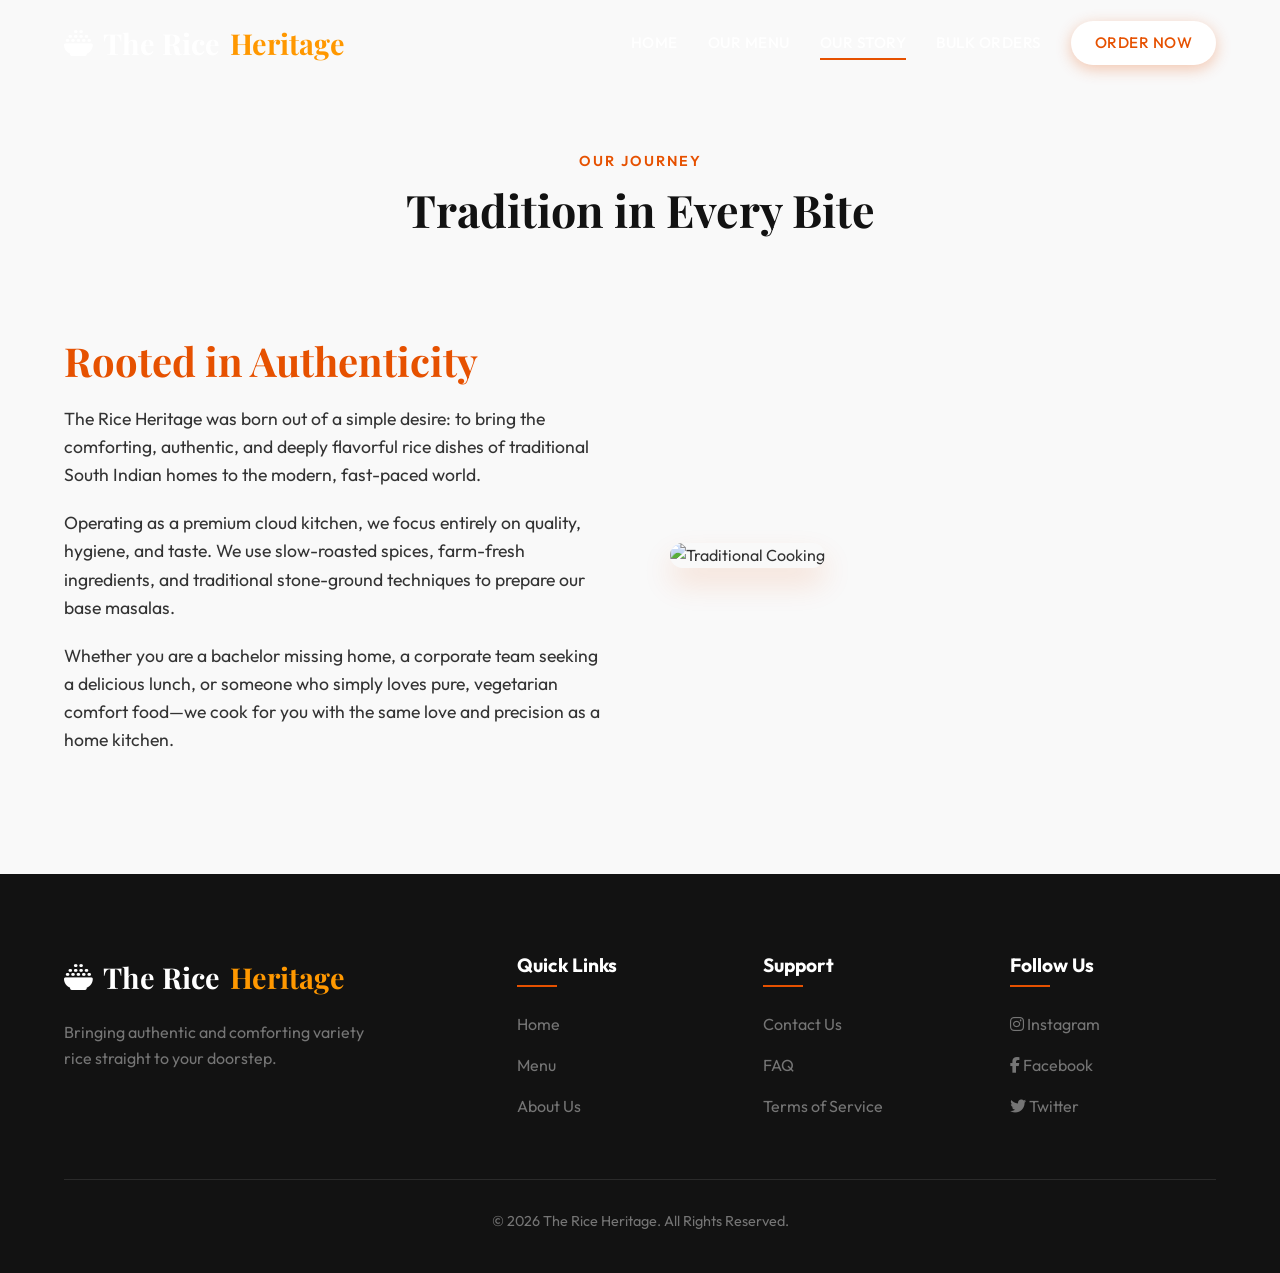
==== VarietyRice/about.html @ 0c96a44a "first commit" ====
<!DOCTYPE html>
<html lang="en">
<head>
  <meta charset="UTF-8">
  <meta name="viewport" content="width=device-width, initial-scale=1.0">
  <title>Our Story | The Rice Heritage</title>
  <link rel="stylesheet" href="styles.css">
  <link rel="stylesheet" href="https://cdnjs.cloudflare.com/ajax/libs/font-awesome/6.4.0/css/all.min.css">
  <style>
    .about-header {
      padding: 150px 5% 50px;
      text-align: center;
      background: var(--light-bg);
    }
    .about-content {
      display: grid;
      grid-template-columns: 1fr 1fr;
      gap: 60px;
      padding: 50px 5% 100px;
      align-items: center;
    }
    .about-text h2 {
      font-size: 2.5rem;
      margin-bottom: 20px;
      color: var(--primary-color);
    }
    .about-text p {
      font-size: 1.1rem;
      color: var(--text-main);
      margin-bottom: 20px;
    }
    .about-image {
      width: 100%;
      border-radius: 20px;
      box-shadow: var(--shadow-lg);
    }
    @media (max-width: 768px) {
      .about-content {
        grid-template-columns: 1fr;
      }
    }
  </style>
</head>
<body>

  <!-- Header -->
  <header class="scrolled">
    <a href="index.html" class="logo"><i class="fa-solid fa-bowl-rice"></i> The Rice <span>Heritage</span></a>
    
    <button class="mobile-menu-btn">
      <i class="fa-solid fa-bars"></i>
    </button>

    <nav class="nav-links">
      <a href="index.html">Home</a>
      <a href="menu.html">Our Menu</a>
      <a href="about.html" class="active">Our Story</a>
      <a href="contact.html">Bulk Orders</a>
      <a href="contact.html" class="btn btn-primary nav-btn">Order Now</a>
    </nav>
  </header>

  <!-- About Header -->
  <section class="about-header">
    <span class="section-subtitle animate-up">Our Journey</span>
    <h1 class="section-title animate-up delay-1">Tradition in Every Bite</h1>
  </section>

  <!-- About Content -->
  <section class="about-content">
    <div class="about-text reveal delay-1">
      <h2>Rooted in Authenticity</h2>
      <p>The Rice Heritage was born out of a simple desire: to bring the comforting, authentic, and deeply flavorful rice dishes of traditional South Indian homes to the modern, fast-paced world.</p>
      <p>Operating as a premium cloud kitchen, we focus entirely on quality, hygiene, and taste. We use slow-roasted spices, farm-fresh ingredients, and traditional stone-ground techniques to prepare our base masalas.</p>
      <p>Whether you are a bachelor missing home, a corporate team seeking a delicious lunch, or someone who simply loves pure, vegetarian comfort food—we cook for you with the same love and precision as a home kitchen.</p>
    </div>
    <div class="reveal delay-2">
      <!-- Reusing hero image for context, or could be a kitchen shot -->
      <img src="file:///C:/Users/jeein/.gemini/antigravity/brain/d72fa2c3-065e-4936-9f61-3ec3bd0325a1/variety_rice_hero_1773127442870.png" alt="Traditional Cooking" class="about-image">
    </div>
  </section>

  <!-- Footer -->
  <footer>
    <div class="footer-grid">
      <div class="footer-brand">
        <a href="index.html" class="logo"><i class="fa-solid fa-bowl-rice"></i> The Rice <span>Heritage</span></a>
        <p>Bringing authentic and comforting variety rice straight to your doorstep.</p>
      </div>
      <div class="footer-col">
        <h4>Quick Links</h4>
        <ul>
          <li><a href="index.html">Home</a></li>
          <li><a href="menu.html">Menu</a></li>
          <li><a href="about.html">About Us</a></li>
        </ul>
      </div>
      <div class="footer-col">
        <h4>Support</h4>
        <ul>
          <li><a href="contact.html">Contact Us</a></li>
          <li><a href="#">FAQ</a></li>
          <li><a href="#">Terms of Service</a></li>
        </ul>
      </div>
      <div class="footer-col">
        <h4>Follow Us</h4>
        <ul>
          <li><a href="#"><i class="fa-brands fa-instagram"></i> Instagram</a></li>
          <li><a href="#"><i class="fa-brands fa-facebook-f"></i> Facebook</a></li>
          <li><a href="#"><i class="fa-brands fa-twitter"></i> Twitter</a></li>
        </ul>
      </div>
    </div>
    <div class="footer-bottom">
      <p>&copy; 2026 The Rice Heritage. All Rights Reserved.</p>
    </div>
  </footer>

  <script src="script.js"></script>
</body>
</html>
---- VarietyRice/styles.css ----
@import url('https://fonts.googleapis.com/css2?family=Outfit:wght@300;400;500;600;700&family=Playfair+Display:ital,wght@0,600;0,700;1,600&display=swap');

:root {
  --primary-color: #E65100; /* Deep Saffron/Orange */
  --primary-light: #FF9800; /* Bright Orange */
  --secondary-color: #FBC02D; /* Turmeric Yellow */
  --accent-green: #2E7D32; /* Coriander/Curry Leaf Green */
  --dark-bg: #121212;
  --dark-surface: #1E1E1E;
  --light-bg: #F9F9F9;
  --white: #FFFFFF;
  --text-main: #333333;
  --text-light: #757575;
  --text-inverse: #FFFFFF;
  --gold: #D4AF37;
  
  --font-sans: 'Outfit', sans-serif;
  --font-serif: 'Playfair Display', serif;
  
  --transition: all 0.3s cubic-bezier(0.25, 0.8, 0.25, 1);
  --shadow-sm: 0 4px 6px rgba(0,0,0,0.05);
  --shadow-md: 0 10px 20px rgba(0,0,0,0.08);
  --shadow-lg: 0 15px 30px rgba(230, 81, 0, 0.15);
}

* {
  margin: 0;
  padding: 0;
  box-sizing: border-box;
}

body {
  font-family: var(--font-sans);
  color: var(--text-main);
  background-color: var(--light-bg);
  line-height: 1.6;
  overflow-x: hidden;
}

h1, h2, h3, h4, h5, h6 {
  font-family: var(--font-serif);
  color: var(--dark-bg);
  line-height: 1.2;
}

a {
  text-decoration: none;
  color: inherit;
}

ul {
  list-style: none;
}

/* Typography Utilities */
.text-primary { color: var(--primary-color); }
.text-gold { color: var(--gold); }
.text-center { text-align: center; }

/* Buttons */
.btn {
  display: inline-block;
  padding: 14px 32px;
  border-radius: 50px;
  font-weight: 600;
  font-size: 1rem;
  cursor: pointer;
  transition: var(--transition);
  border: none;
  font-family: var(--font-sans);
  text-transform: uppercase;
  letter-spacing: 1px;
}

.btn-primary {
  background: linear-gradient(135deg, var(--primary-color), var(--primary-light));
  color: var(--white);
  box-shadow: 0 4px 15px rgba(230, 81, 0, 0.3);
}

.btn-primary:hover {
  transform: translateY(-3px);
  box-shadow: 0 8px 25px rgba(230, 81, 0, 0.4);
}

.btn-outline {
  background: transparent;
  color: var(--primary-color);
  border: 2px solid var(--primary-color);
}

.btn-outline:hover {
  background: var(--primary-color);
  color: var(--white);
}

/* Navbar */
header {
  position: fixed;
  top: 0;
  left: 0;
  width: 100%;
  padding: 20px 5%;
  display: flex;
  justify-content: space-between;
  align-items: center;
  z-index: 1000;
  transition: var(--transition);
}

header.scrolled {
  background-color: rgba(255, 255, 255, 0.95);
  backdrop-filter: blur(10px);
  padding: 15px 5%;
  box-shadow: var(--shadow-sm);
}

header.scrolled .logo,
header.scrolled .nav-links a {
  color: var(--dark-bg);
}

.logo {
  font-family: var(--font-serif);
  font-size: 1.8rem;
  font-weight: 700;
  color: var(--white);
  display: flex;
  align-items: center;
  gap: 10px;
}

.logo span {
  color: var(--primary-light);
}

header.scrolled .logo span {
  color: var(--primary-color);
}

.nav-links {
  display: flex;
  gap: 30px;
  align-items: center;
}

.nav-links a {
  color: var(--white);
  font-weight: 500;
  position: relative;
  font-size: 0.95rem;
  text-transform: uppercase;
  letter-spacing: 0.5px;
}

.nav-links a::after {
  content: '';
  position: absolute;
  bottom: -5px;
  left: 0;
  width: 0%;
  height: 2px;
  background-color: var(--primary-color);
  transition: var(--transition);
}

.nav-links a:hover::after,
.nav-links a.active::after {
  width: 100%;
}

.mobile-menu-btn {
  display: none;
  font-size: 24px;
  background: none;
  border: none;
  color: var(--white);
  cursor: pointer;
}

header.scrolled .mobile-menu-btn {
  color: var(--dark-bg);
}

.nav-btn {
  padding: 10px 24px;
  background: var(--white);
  color: var(--primary-color) !important;
  border-radius: 50px;
  font-weight: 600;
}

header.scrolled .nav-btn {
  background: var(--primary-color);
  color: var(--white) !important;
}

/* Footer */
footer {
  background-color: var(--dark-bg);
  color: var(--white);
  padding: 80px 5% 40px;
}

.footer-grid {
  display: grid;
  grid-template-columns: 2fr 1fr 1fr 1fr;
  gap: 40px;
  margin-bottom: 60px;
}

.footer-brand .logo {
  margin-bottom: 20px;
}

.footer-brand p {
  color: var(--text-light);
  max-width: 300px;
}

.footer-col h4 {
  color: var(--white);
  font-family: var(--font-sans);
  font-size: 1.2rem;
  margin-bottom: 25px;
  position: relative;
  padding-bottom: 10px;
}

.footer-col h4::after {
  content: '';
  position: absolute;
  bottom: 0;
  left: 0;
  width: 40px;
  height: 2px;
  background-color: var(--primary-color);
}

.footer-col ul {
  display: flex;
  flex-direction: column;
  gap: 15px;
}

.footer-col a {
  color: var(--text-light);
  transition: var(--transition);
}

.footer-col a:hover {
  color: var(--primary-color);
  padding-left: 5px;
}

.footer-bottom {
  text-align: center;
  padding-top: 30px;
  border-top: 1px solid rgba(255,255,255,0.1);
  color: var(--text-light);
  font-size: 0.9rem;
}

/* Utilities */
.section-padding {
  padding: 100px 5%;
}

.section-header {
  text-align: center;
  margin-bottom: 60px;
}

.section-subtitle {
  color: var(--primary-color);
  font-weight: 600;
  text-transform: uppercase;
  letter-spacing: 2px;
  display: block;
  margin-bottom: 10px;
  font-size: 0.9rem;
}

.section-title {
  font-size: 2.8rem;
}

/* Animations */
@keyframes fadeInUp {
  from {
    opacity: 0;
    transform: translateY(30px);
  }
  to {
    opacity: 1;
    transform: translateY(0);
  }
}

.animate-up {
  opacity: 0;
  animation: fadeInUp 0.8s ease forwards;
}

.delay-1 { animation-delay: 0.2s; }
.delay-2 { animation-delay: 0.4s; }
.delay-3 { animation-delay: 0.6s; }

/* Responsive */
@media (max-width: 992px) {
  .footer-grid {
    grid-template-columns: 1fr 1fr;
  }
}

@media (max-width: 768px) {
  .nav-links {
    position: fixed;
    top: 0;
    right: -100%;
    width: 250px;
    height: 100vh;
    background-color: var(--white);
    flex-direction: column;
    justify-content: center;
    box-shadow: var(--shadow-lg);
    transition: 0.4s ease;
  }
  
  .nav-links.active {
    right: 0;
  }
  
  .nav-links a {
    color: var(--dark-bg);
  }
  
  .mobile-menu-btn {
    display: block;
    z-index: 1001;
  }
  
  .mobile-menu-btn.active {
    color: var(--dark-bg);
  }
  
  .footer-grid {
    grid-template-columns: 1fr;
    text-align: center;
  }
  
  .footer-col h4::after {
    left: 50%;
    transform: translateX(-50%);
  }
  
  .footer-brand p {
    margin: 0 auto;
  }
}
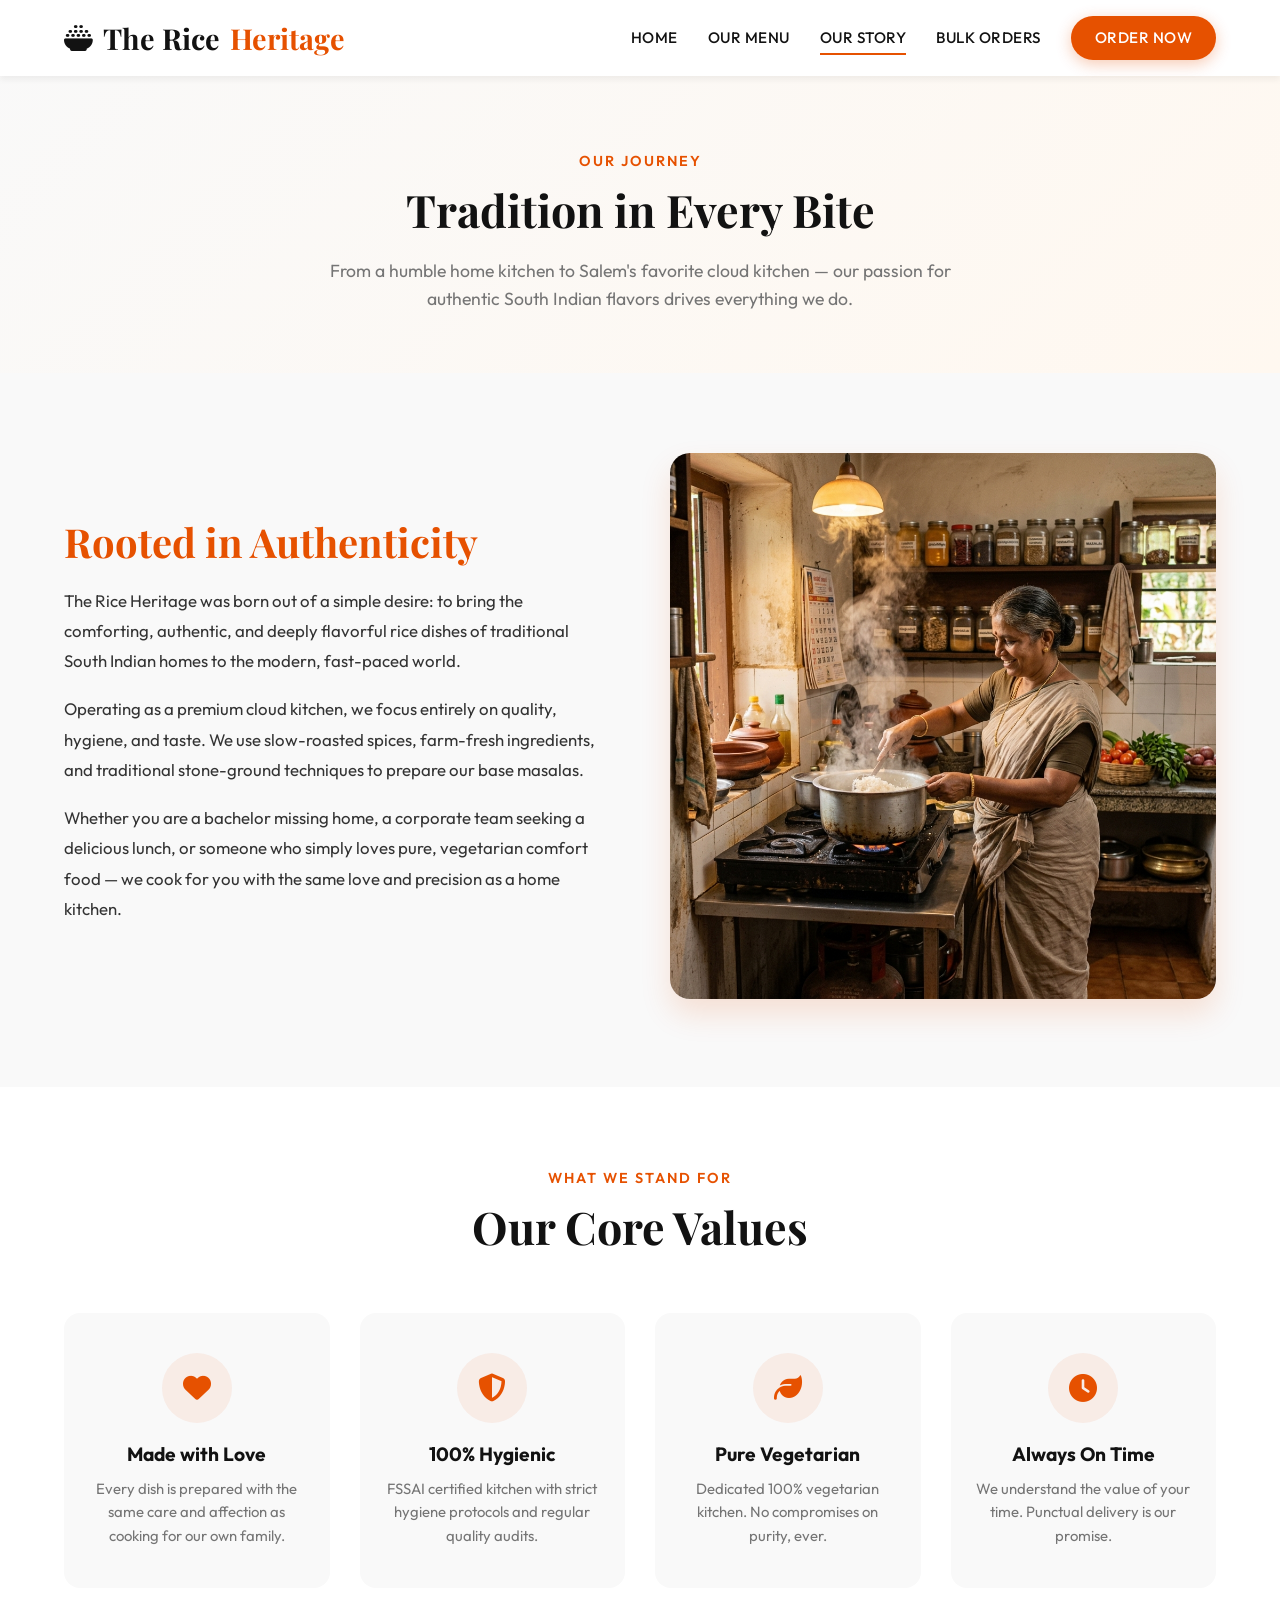
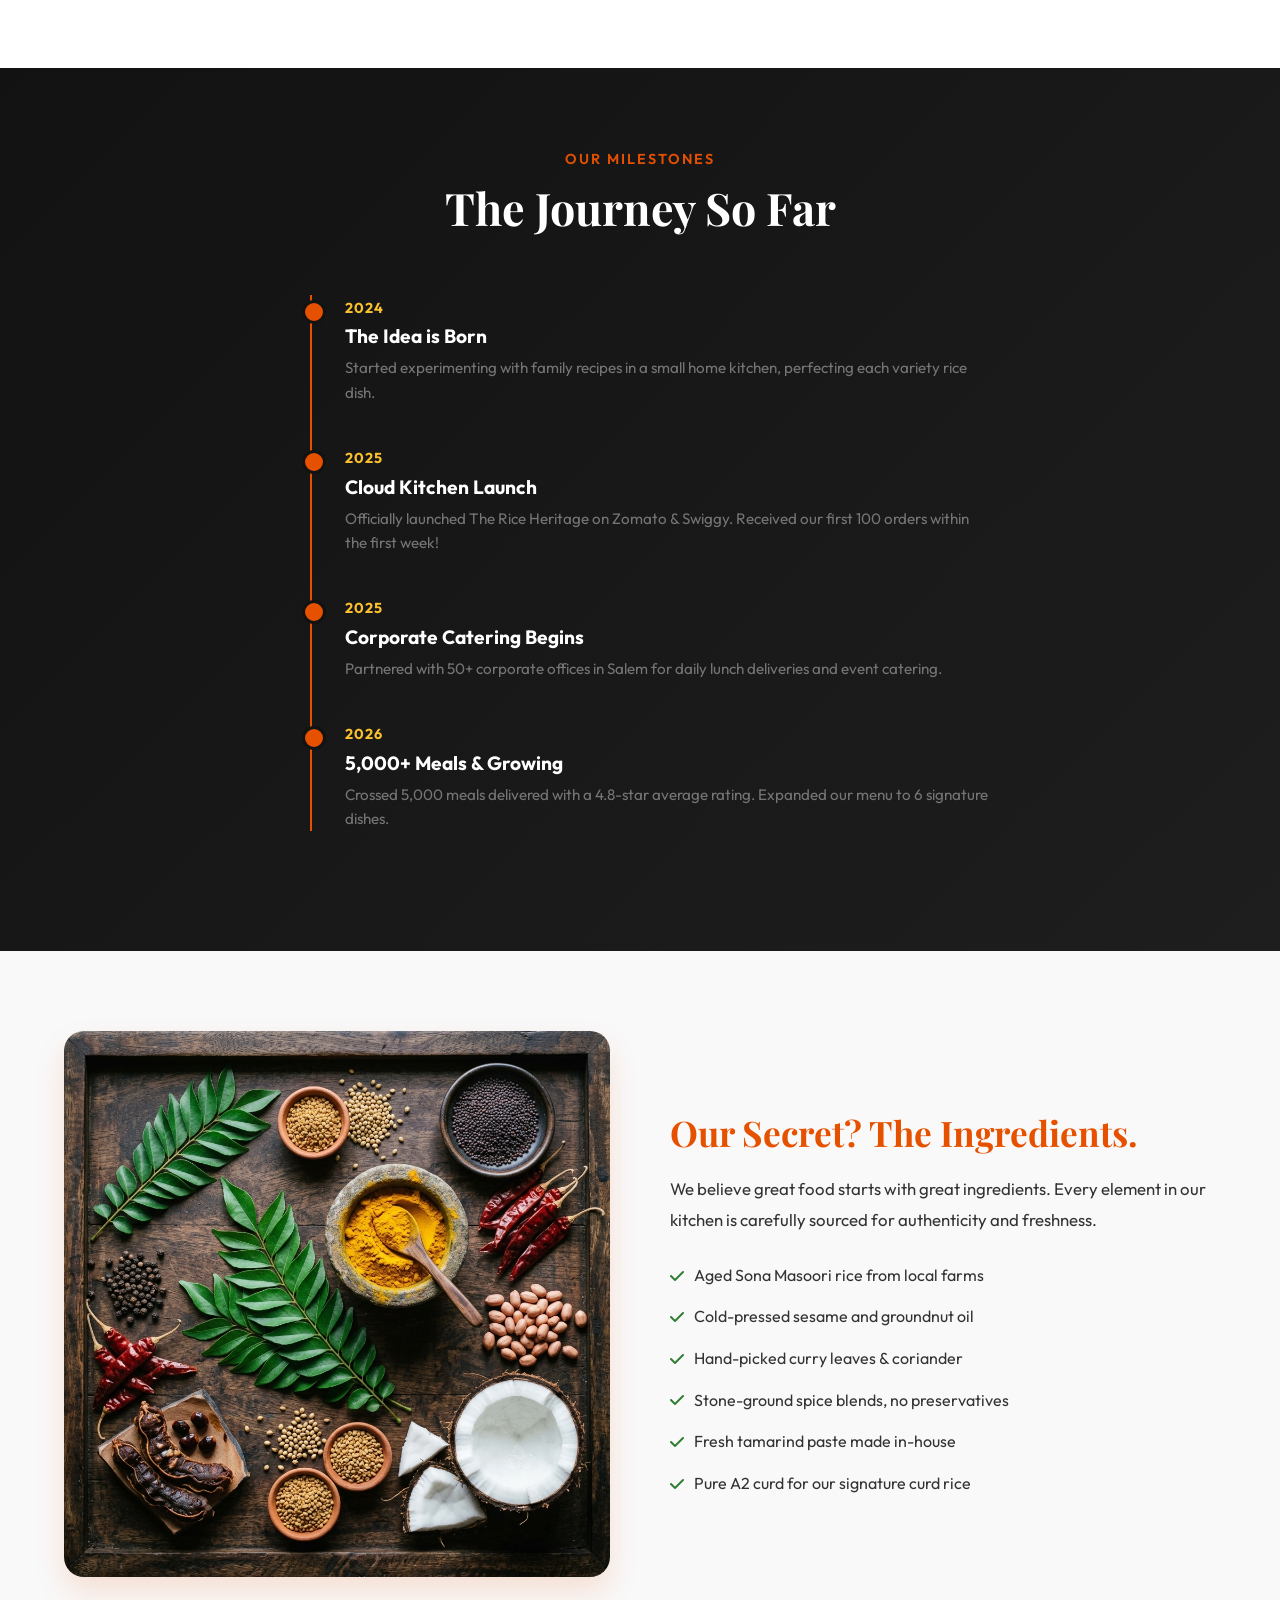
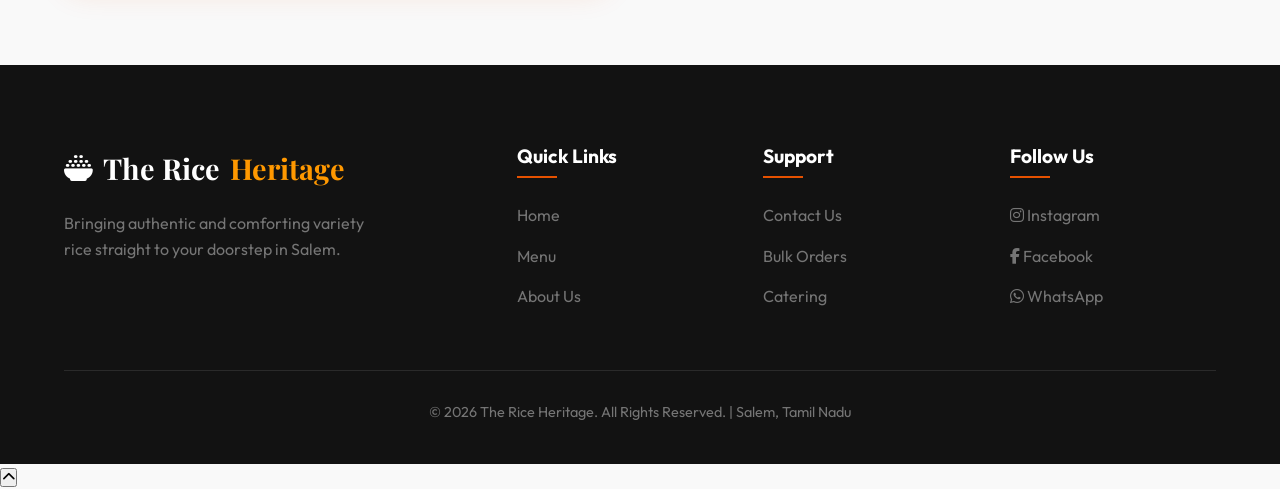
==== commit 3ce7ed87: "🚀 Major website enhancement - hosting ready - Enhanced all 4 pages with rich content, SEO meta tags," ====
--- a/VarietyRice/about.html
+++ b/VarietyRice/about.html
@@ -3,20 +3,31 @@
 <head>
   <meta charset="UTF-8">
   <meta name="viewport" content="width=device-width, initial-scale=1.0">
-  <title>Our Story | The Rice Heritage</title>
+  <title>Our Story | The Rice Heritage - Authentic Cloud Kitchen</title>
+  <meta name="description" content="Learn about The Rice Heritage — a premium cloud kitchen in Salem serving authentic South Indian variety rice using traditional recipes and farm-fresh ingredients.">
+  <meta property="og:title" content="Our Story | The Rice Heritage">
+  <meta property="og:description" content="Our journey from a home kitchen to Salem's favorite variety rice cloud kitchen.">
+  <meta property="og:image" content="images/kitchen.png">
+  <link rel="icon" type="image/svg+xml" href="data:image/svg+xml,<svg xmlns='http://www.w3.org/2000/svg' viewBox='0 0 100 100'><text y='0.9em' font-size='90'>🍚</text></svg>">
   <link rel="stylesheet" href="styles.css">
   <link rel="stylesheet" href="https://cdnjs.cloudflare.com/ajax/libs/font-awesome/6.4.0/css/all.min.css">
   <style>
     .about-header {
-      padding: 150px 5% 50px;
+      padding: 150px 5% 60px;
       text-align: center;
-      background: var(--light-bg);
+      background: linear-gradient(135deg, var(--light-bg), #FFF8F0);
+    }
+    .about-header p {
+      max-width: 650px;
+      margin: 20px auto 0;
+      color: var(--text-light);
+      font-size: 1.1rem;
     }
     .about-content {
       display: grid;
       grid-template-columns: 1fr 1fr;
       gap: 60px;
-      padding: 50px 5% 100px;
+      padding: 80px 5%;
       align-items: center;
     }
     .about-text h2 {
@@ -25,67 +36,250 @@
       color: var(--primary-color);
     }
     .about-text p {
-      font-size: 1.1rem;
+      font-size: 1.05rem;
       color: var(--text-main);
-      margin-bottom: 20px;
+      margin-bottom: 18px;
+      line-height: 1.8;
     }
     .about-image {
       width: 100%;
       border-radius: 20px;
       box-shadow: var(--shadow-lg);
     }
+
+    /* Values */
+    .values {
+      background: var(--white);
+      padding: 80px 5%;
+    }
+    .values-grid {
+      display: grid;
+      grid-template-columns: repeat(auto-fit, minmax(250px, 1fr));
+      gap: 30px;
+      margin-top: 50px;
+    }
+    .value-card {
+      text-align: center;
+      padding: 40px 25px;
+      border-radius: 16px;
+      background: var(--light-bg);
+      transition: var(--transition);
+    }
+    .value-card:hover {
+      transform: translateY(-8px);
+      box-shadow: var(--shadow-md);
+    }
+    .value-icon {
+      width: 70px; height: 70px;
+      background: rgba(230, 81, 0, 0.08);
+      color: var(--primary-color);
+      border-radius: 50%;
+      display: flex; align-items: center; justify-content: center;
+      font-size: 28px;
+      margin: 0 auto 20px;
+    }
+    .value-card h3 { font-family: var(--font-sans); font-size: 1.2rem; margin-bottom: 10px; }
+    .value-card p { color: var(--text-light); font-size: 0.93rem; }
+
+    /* Journey Timeline */
+    .journey {
+      background: linear-gradient(135deg, var(--dark-bg), var(--dark-surface));
+      color: var(--white);
+      padding: 80px 5%;
+    }
+    .journey .section-header h2 { color: var(--white); }
+    .timeline {
+      max-width: 700px;
+      margin: 0 auto;
+      position: relative;
+    }
+    .timeline::before {
+      content: '';
+      position: absolute;
+      left: 20px; top: 0; bottom: 0;
+      width: 2px;
+      background: var(--primary-color);
+    }
+    .timeline-item {
+      padding-left: 55px;
+      margin-bottom: 40px;
+      position: relative;
+    }
+    .timeline-item::before {
+      content: '';
+      position: absolute;
+      left: 12px; top: 5px;
+      width: 18px; height: 18px;
+      border-radius: 50%;
+      background: var(--primary-color);
+      border: 3px solid var(--dark-bg);
+    }
+    .timeline-item .year {
+      color: var(--secondary-color);
+      font-weight: 700;
+      font-size: 0.9rem;
+      text-transform: uppercase;
+      letter-spacing: 1px;
+    }
+    .timeline-item h3 { color: var(--white); font-family: var(--font-sans); font-size: 1.2rem; margin: 5px 0 8px; }
+    .timeline-item p { color: var(--text-light); font-size: 0.95rem; }
+
+    /* Ingredients */
+    .ingredients {
+      display: grid;
+      grid-template-columns: 1fr 1fr;
+      gap: 60px;
+      padding: 80px 5%;
+      align-items: center;
+    }
+    .ingredients img {
+      width: 100%;
+      border-radius: 20px;
+      box-shadow: var(--shadow-lg);
+    }
+    .ingredients-text h2 {
+      font-size: 2.2rem;
+      margin-bottom: 20px;
+      color: var(--primary-color);
+    }
+    .ingredients-text p {
+      color: var(--text-main);
+      font-size: 1.05rem;
+      margin-bottom: 15px;
+      line-height: 1.8;
+    }
+    .ingredient-list { margin-top: 20px; }
+    .ingredient-list li {
+      padding: 8px 0;
+      color: var(--text-main);
+      display: flex;
+      align-items: center;
+      gap: 10px;
+    }
+    .ingredient-list li i { color: var(--accent-green); }
+
     @media (max-width: 768px) {
-      .about-content {
-        grid-template-columns: 1fr;
-      }
+      .about-content { grid-template-columns: 1fr; }
+      .ingredients { grid-template-columns: 1fr; }
     }
   </style>
 </head>
 <body>
 
-  <!-- Header -->
   <header class="scrolled">
     <a href="index.html" class="logo"><i class="fa-solid fa-bowl-rice"></i> The Rice <span>Heritage</span></a>
-    
-    <button class="mobile-menu-btn">
-      <i class="fa-solid fa-bars"></i>
-    </button>
-
-    <nav class="nav-links">
+    <button class="mobile-menu-btn" aria-label="Toggle navigation menu"><i class="fa-solid fa-bars"></i></button>
+    <nav class="nav-links" role="navigation">
       <a href="index.html">Home</a>
       <a href="menu.html">Our Menu</a>
       <a href="about.html" class="active">Our Story</a>
       <a href="contact.html">Bulk Orders</a>
-      <a href="contact.html" class="btn btn-primary nav-btn">Order Now</a>
+      <a href="menu.html" class="btn btn-primary nav-btn">Order Now</a>
     </nav>
   </header>
 
-  <!-- About Header -->
   <section class="about-header">
     <span class="section-subtitle animate-up">Our Journey</span>
     <h1 class="section-title animate-up delay-1">Tradition in Every Bite</h1>
-  </section>
-
-  <!-- About Content -->
+    <p class="animate-up delay-2">From a humble home kitchen to Salem's favorite cloud kitchen — our passion for authentic South Indian flavors drives everything we do.</p>
+  </section>
+
   <section class="about-content">
     <div class="about-text reveal delay-1">
       <h2>Rooted in Authenticity</h2>
       <p>The Rice Heritage was born out of a simple desire: to bring the comforting, authentic, and deeply flavorful rice dishes of traditional South Indian homes to the modern, fast-paced world.</p>
       <p>Operating as a premium cloud kitchen, we focus entirely on quality, hygiene, and taste. We use slow-roasted spices, farm-fresh ingredients, and traditional stone-ground techniques to prepare our base masalas.</p>
-      <p>Whether you are a bachelor missing home, a corporate team seeking a delicious lunch, or someone who simply loves pure, vegetarian comfort food—we cook for you with the same love and precision as a home kitchen.</p>
+      <p>Whether you are a bachelor missing home, a corporate team seeking a delicious lunch, or someone who simply loves pure, vegetarian comfort food — we cook for you with the same love and precision as a home kitchen.</p>
     </div>
     <div class="reveal delay-2">
-      <!-- Reusing hero image for context, or could be a kitchen shot -->
-      <img src="file:///C:/Users/jeein/.gemini/antigravity/brain/d72fa2c3-065e-4936-9f61-3ec3bd0325a1/variety_rice_hero_1773127442870.png" alt="Traditional Cooking" class="about-image">
-    </div>
-  </section>
-
-  <!-- Footer -->
+      <img src="images/kitchen.png" alt="Our Traditional Kitchen" class="about-image" loading="lazy">
+    </div>
+  </section>
+
+  <!-- Our Values -->
+  <section class="values">
+    <div class="section-header">
+      <span class="section-subtitle">What We Stand For</span>
+      <h2 class="section-title">Our Core Values</h2>
+    </div>
+    <div class="values-grid">
+      <div class="value-card reveal delay-1">
+        <div class="value-icon"><i class="fa-solid fa-heart"></i></div>
+        <h3>Made with Love</h3>
+        <p>Every dish is prepared with the same care and affection as cooking for our own family.</p>
+      </div>
+      <div class="value-card reveal delay-2">
+        <div class="value-icon"><i class="fa-solid fa-shield-halved"></i></div>
+        <h3>100% Hygienic</h3>
+        <p>FSSAI certified kitchen with strict hygiene protocols and regular quality audits.</p>
+      </div>
+      <div class="value-card reveal delay-3">
+        <div class="value-icon"><i class="fa-solid fa-leaf"></i></div>
+        <h3>Pure Vegetarian</h3>
+        <p>Dedicated 100% vegetarian kitchen. No compromises on purity, ever.</p>
+      </div>
+      <div class="value-card reveal delay-4">
+        <div class="value-icon"><i class="fa-solid fa-clock"></i></div>
+        <h3>Always On Time</h3>
+        <p>We understand the value of your time. Punctual delivery is our promise.</p>
+      </div>
+    </div>
+  </section>
+
+  <!-- Journey Timeline -->
+  <section class="journey reveal">
+    <div class="section-header">
+      <span class="section-subtitle">Our Milestones</span>
+      <h2 class="section-title">The Journey So Far</h2>
+    </div>
+    <div class="timeline">
+      <div class="timeline-item">
+        <span class="year">2024</span>
+        <h3>The Idea is Born</h3>
+        <p>Started experimenting with family recipes in a small home kitchen, perfecting each variety rice dish.</p>
+      </div>
+      <div class="timeline-item">
+        <span class="year">2025</span>
+        <h3>Cloud Kitchen Launch</h3>
+        <p>Officially launched The Rice Heritage on Zomato & Swiggy. Received our first 100 orders within the first week!</p>
+      </div>
+      <div class="timeline-item">
+        <span class="year">2025</span>
+        <h3>Corporate Catering Begins</h3>
+        <p>Partnered with 50+ corporate offices in Salem for daily lunch deliveries and event catering.</p>
+      </div>
+      <div class="timeline-item">
+        <span class="year">2026</span>
+        <h3>5,000+ Meals & Growing</h3>
+        <p>Crossed 5,000 meals delivered with a 4.8-star average rating. Expanded our menu to 6 signature dishes.</p>
+      </div>
+    </div>
+  </section>
+
+  <!-- Ingredients -->
+  <section class="ingredients">
+    <div class="reveal delay-1">
+      <img src="images/spices.png" alt="Traditional South Indian Spices" loading="lazy">
+    </div>
+    <div class="ingredients-text reveal delay-2">
+      <h2>Our Secret? The Ingredients.</h2>
+      <p>We believe great food starts with great ingredients. Every element in our kitchen is carefully sourced for authenticity and freshness.</p>
+      <ul class="ingredient-list">
+        <li><i class="fa-solid fa-check"></i> Aged Sona Masoori rice from local farms</li>
+        <li><i class="fa-solid fa-check"></i> Cold-pressed sesame and groundnut oil</li>
+        <li><i class="fa-solid fa-check"></i> Hand-picked curry leaves & coriander</li>
+        <li><i class="fa-solid fa-check"></i> Stone-ground spice blends, no preservatives</li>
+        <li><i class="fa-solid fa-check"></i> Fresh tamarind paste made in-house</li>
+        <li><i class="fa-solid fa-check"></i> Pure A2 curd for our signature curd rice</li>
+      </ul>
+    </div>
+  </section>
+
   <footer>
     <div class="footer-grid">
       <div class="footer-brand">
         <a href="index.html" class="logo"><i class="fa-solid fa-bowl-rice"></i> The Rice <span>Heritage</span></a>
-        <p>Bringing authentic and comforting variety rice straight to your doorstep.</p>
+        <p>Bringing authentic and comforting variety rice straight to your doorstep in Salem.</p>
       </div>
       <div class="footer-col">
         <h4>Quick Links</h4>
@@ -99,8 +293,8 @@
         <h4>Support</h4>
         <ul>
           <li><a href="contact.html">Contact Us</a></li>
-          <li><a href="#">FAQ</a></li>
-          <li><a href="#">Terms of Service</a></li>
+          <li><a href="contact.html">Bulk Orders</a></li>
+          <li><a href="contact.html">Catering</a></li>
         </ul>
       </div>
       <div class="footer-col">
@@ -108,15 +302,16 @@
         <ul>
           <li><a href="#"><i class="fa-brands fa-instagram"></i> Instagram</a></li>
           <li><a href="#"><i class="fa-brands fa-facebook-f"></i> Facebook</a></li>
-          <li><a href="#"><i class="fa-brands fa-twitter"></i> Twitter</a></li>
+          <li><a href="#"><i class="fa-brands fa-whatsapp"></i> WhatsApp</a></li>
         </ul>
       </div>
     </div>
     <div class="footer-bottom">
-      <p>&copy; 2026 The Rice Heritage. All Rights Reserved.</p>
+      <p>&copy; 2026 The Rice Heritage. All Rights Reserved. | Salem, Tamil Nadu</p>
     </div>
   </footer>
 
+  <button class="scroll-top" aria-label="Scroll to top"><i class="fa-solid fa-chevron-up"></i></button>
   <script src="script.js"></script>
 </body>
 </html>
